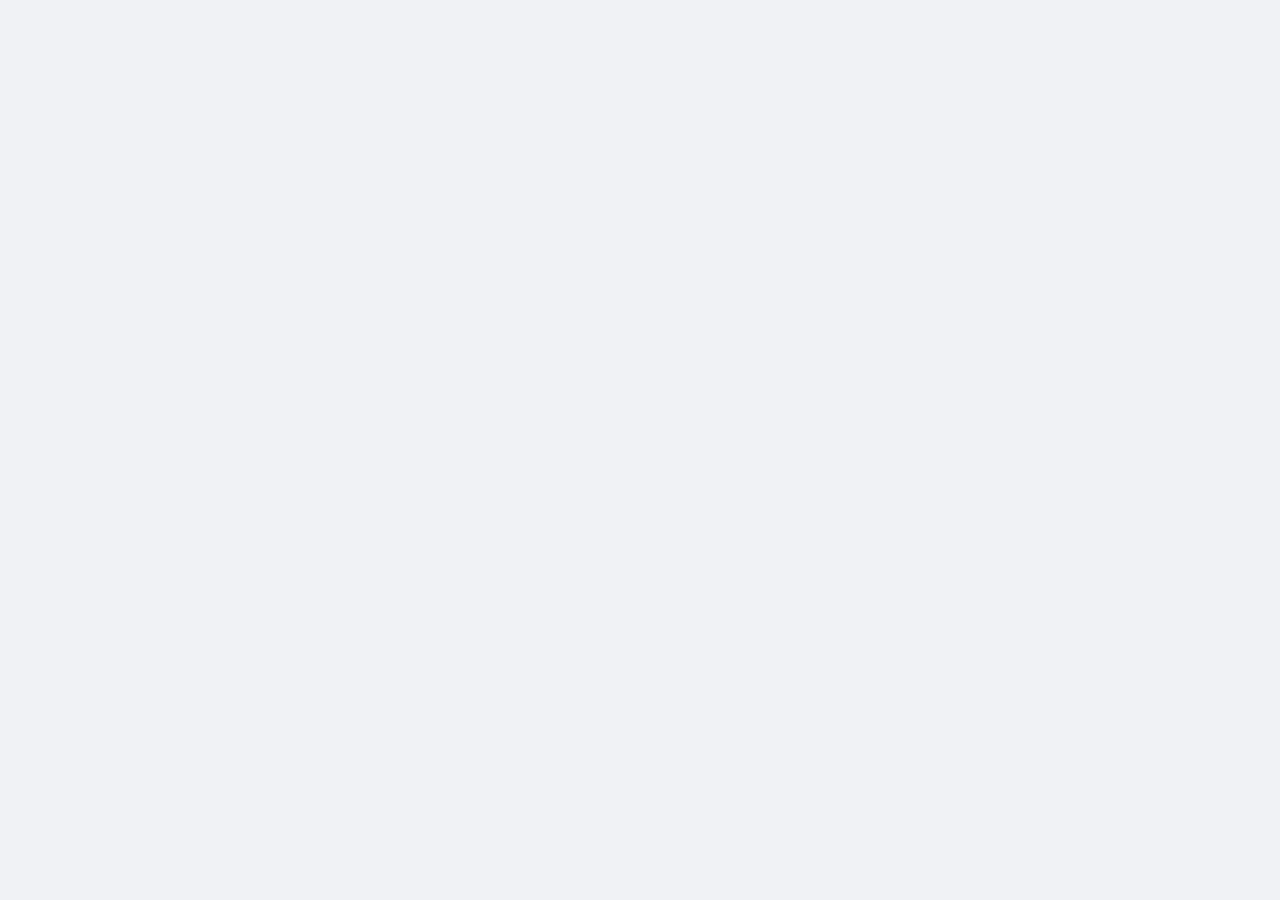
==== index.html @ 05f4a512 "Refactor index.html structure and styles" ====
<!DOCTYPE html>
<html lang="en">
<head>
<meta charset="UTF-8">
<meta name="viewport" content="width=device-width, initial-scale=1.0">
<title>FRISCO</title>

<style>
*{
    margin:0;
    padding:0;
    box-sizing:border-box;
    font-family:Helvetica, Arial, sans-serif;
}

body{
    background:#f0f2f5;
    min-height:100vh;
    display:flex;
    justify-content:center;
    align-items:center;
    padding:20px;
}

.container{
    width:100%;
    max-width:1100px;
    display:flex;
    justify-content:space-between;
    align-items:center;
    gap:60px;
}

.left{
    flex:1;
}

.logo{
    font-size:4rem;
    font-weight:700;
    color:#1877f2;
    margin-bottom:10px;
}

.tagline{
    font-size:1.8rem;
    color:#1c1e21;
    max-width:500px;
    line-height:1.3;
}

.right{
    width:400px;
}

.card{
    background:white;
    padding:20px;
    border-radius:10px;
    box-shadow:0 2px 12px rgba(0,0,0,.15);
}

input{
    width:100%;
    padding:14px;
    margin-bottom:12px;
    border:1px solid #dddfe2;
    border-radius:6px;
    font-size:16px;
}

input:focus{
    outline:none;
    border-color:#1877f2;
}

.login-btn{
    width:100%;
    border:none;
    padding:14px;
    border-radius:6px;
    background:#1877f2;
    color:white;
    font-size:20px;
    font-weight:bold;
    cursor:pointer;
}
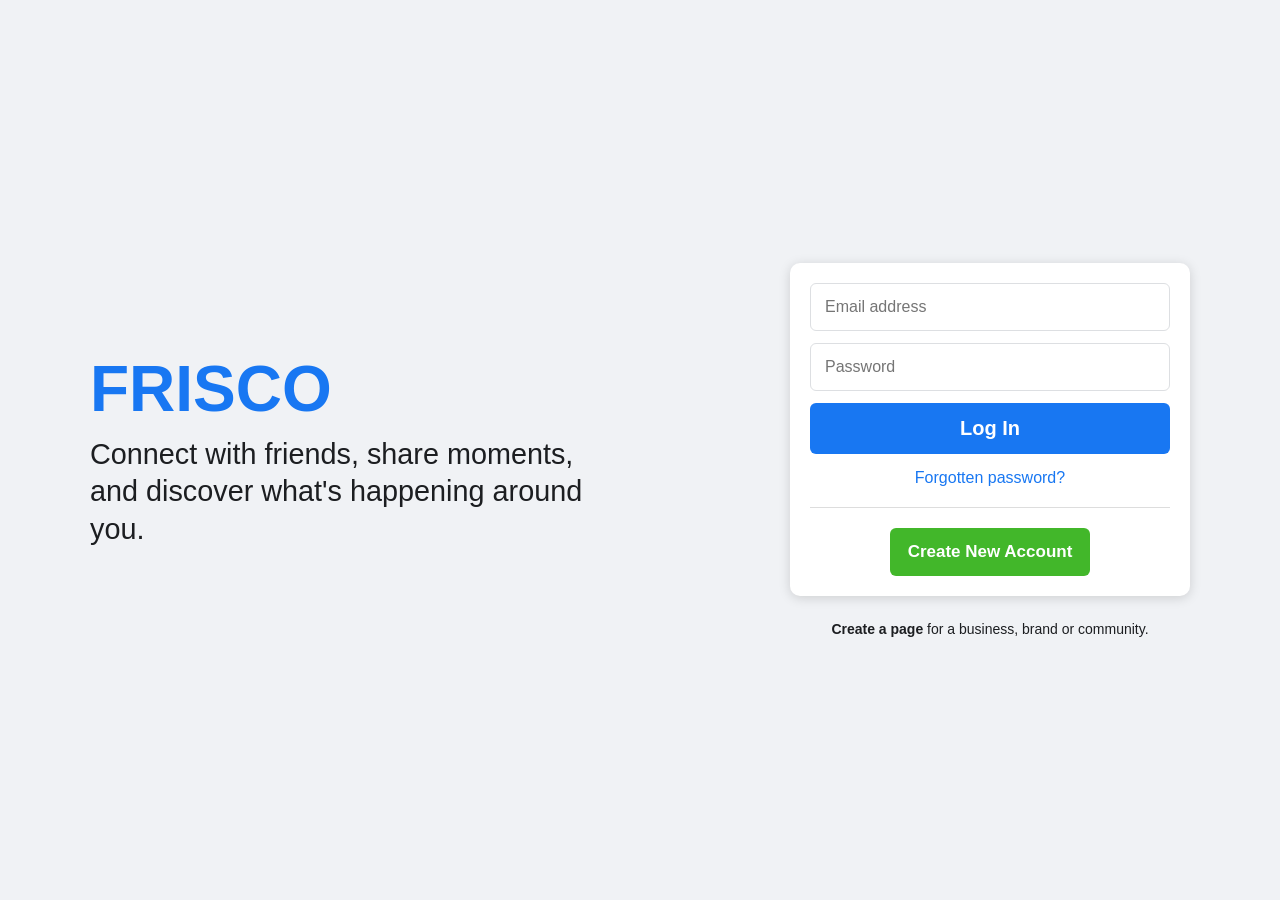
==== commit 825aac0c: "Update index.html" ====
--- a/index.html
+++ b/index.html
@@ -85,3 +85,124 @@
     font-weight:bold;
     cursor:pointer;
 }
+
+.login-btn:hover{
+    opacity:.95;
+}
+
+.forgot{
+    display:block;
+    text-align:center;
+    margin:15px 0;
+    text-decoration:none;
+    color:#1877f2;
+}
+
+hr{
+    border:none;
+    border-top:1px solid #ddd;
+    margin:20px 0;
+}
+
+.signup-btn{
+    display:block;
+    margin:auto;
+    border:none;
+    padding:14px 18px;
+    border-radius:6px;
+    background:#42b72a;
+    color:white;
+    font-size:17px;
+    font-weight:bold;
+    cursor:pointer;
+}
+
+.signup-btn:hover{
+    opacity:.95;
+}
+
+.page-text{
+    text-align:center;
+    margin-top:25px;
+    color:#1c1e21;
+    font-size:14px;
+}
+
+.page-text strong{
+    font-weight:700;
+}
+
+@media(max-width:900px){
+
+.container{
+    flex-direction:column;
+    text-align:center;
+}
+
+.right{
+    width:100%;
+    max-width:400px;
+}
+
+.logo{
+    font-size:3rem;
+}
+
+.tagline{
+    font-size:1.4rem;
+}
+}
+</style>
+</head>
+
+<body>
+
+<div class="container">
+
+    <div class="left">
+        <div class="logo">FRISCO</div>
+
+        <div class="tagline">
+            Connect with friends, share moments,
+            and discover what's happening around you.
+        </div>
+    </div>
+
+    <div class="right">
+
+        <div class="card">
+
+            <input type="email"
+                   placeholder="Email address">
+
+            <input type="password"
+                   placeholder="Password">
+
+            <button class="login-btn">
+                Log In
+            </button>
+
+            <a href="#" class="forgot">
+                Forgotten password?
+            </a>
+
+            <hr>
+
+            <button class="signup-btn"
+                    onclick="location.href='signup.html'">
+                Create New Account
+            </button>
+
+        </div>
+
+        <div class="page-text">
+            <strong>Create a page</strong> for a business,
+            brand or community.
+        </div>
+
+    </div>
+
+</div>
+
+</body>
+    </html>
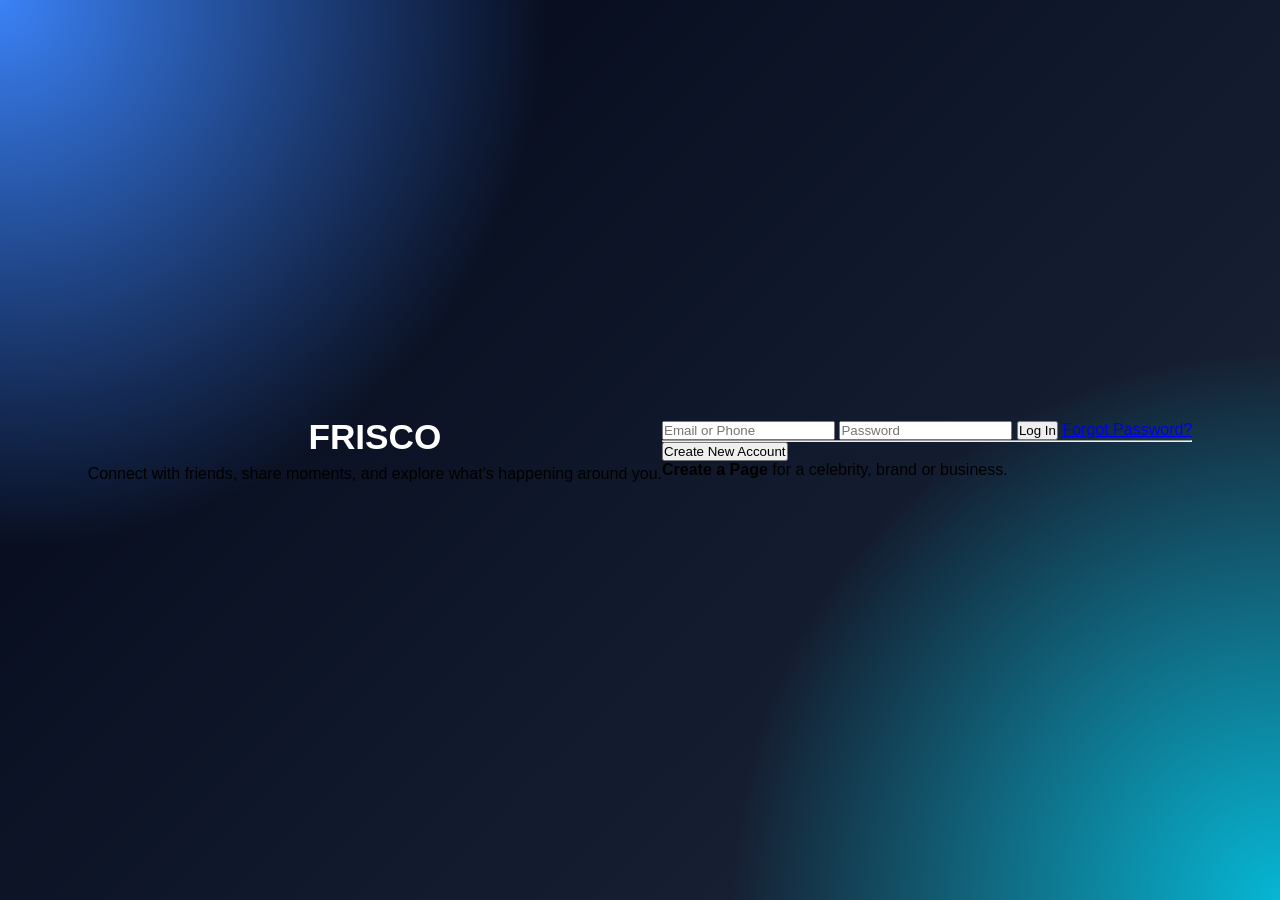
==== commit adbacf9a: "Revamp login page layout and content Updated the layout and styling of the login page, including cha" ====
--- a/index.html
+++ b/index.html
@@ -3,206 +3,44 @@
 <head>
 <meta charset="UTF-8">
 <meta name="viewport" content="width=device-width, initial-scale=1.0">
-<title>FRISCO</title>
-
-<style>
-*{
-    margin:0;
-    padding:0;
-    box-sizing:border-box;
-    font-family:Helvetica, Arial, sans-serif;
-}
-
-body{
-    background:#f0f2f5;
-    min-height:100vh;
-    display:flex;
-    justify-content:center;
-    align-items:center;
-    padding:20px;
-}
-
-.container{
-    width:100%;
-    max-width:1100px;
-    display:flex;
-    justify-content:space-between;
-    align-items:center;
-    gap:60px;
-}
-
-.left{
-    flex:1;
-}
-
-.logo{
-    font-size:4rem;
-    font-weight:700;
-    color:#1877f2;
-    margin-bottom:10px;
-}
-
-.tagline{
-    font-size:1.8rem;
-    color:#1c1e21;
-    max-width:500px;
-    line-height:1.3;
-}
-
-.right{
-    width:400px;
-}
-
-.card{
-    background:white;
-    padding:20px;
-    border-radius:10px;
-    box-shadow:0 2px 12px rgba(0,0,0,.15);
-}
-
-input{
-    width:100%;
-    padding:14px;
-    margin-bottom:12px;
-    border:1px solid #dddfe2;
-    border-radius:6px;
-    font-size:16px;
-}
-
-input:focus{
-    outline:none;
-    border-color:#1877f2;
-}
-
-.login-btn{
-    width:100%;
-    border:none;
-    padding:14px;
-    border-radius:6px;
-    background:#1877f2;
-    color:white;
-    font-size:20px;
-    font-weight:bold;
-    cursor:pointer;
-}
-
-.login-btn:hover{
-    opacity:.95;
-}
-
-.forgot{
-    display:block;
-    text-align:center;
-    margin:15px 0;
-    text-decoration:none;
-    color:#1877f2;
-}
-
-hr{
-    border:none;
-    border-top:1px solid #ddd;
-    margin:20px 0;
-}
-
-.signup-btn{
-    display:block;
-    margin:auto;
-    border:none;
-    padding:14px 18px;
-    border-radius:6px;
-    background:#42b72a;
-    color:white;
-    font-size:17px;
-    font-weight:bold;
-    cursor:pointer;
-}
-
-.signup-btn:hover{
-    opacity:.95;
-}
-
-.page-text{
-    text-align:center;
-    margin-top:25px;
-    color:#1c1e21;
-    font-size:14px;
-}
-
-.page-text strong{
-    font-weight:700;
-}
-
-@media(max-width:900px){
-
-.container{
-    flex-direction:column;
-    text-align:center;
-}
-
-.right{
-    width:100%;
-    max-width:400px;
-}
-
-.logo{
-    font-size:3rem;
-}
-
-.tagline{
-    font-size:1.4rem;
-}
-}
-</style>
+<title>FRISCO - Welcome</title>
+<link rel="stylesheet" href="style.css">
 </head>
-
 <body>
 
 <div class="container">
 
+    <!-- LEFT INFO SECTION -->
     <div class="left">
-        <div class="logo">FRISCO</div>
-
-        <div class="tagline">
-            Connect with friends, share moments,
-            and discover what's happening around you.
-        </div>
+        <h1>FRISCO</h1>
+        <p class="tagline">
+            Connect with friends, share moments, and explore what’s happening around you.
+        </p>
     </div>
 
+    <!-- RIGHT LOGIN SECTION -->
     <div class="right">
 
         <div class="card">
+            <input type="text" placeholder="Email or Phone">
+            <input type="password" placeholder="Password">
 
-            <input type="email"
-                   placeholder="Email address">
+            <button class="login-btn">Log In</button>
 
-            <input type="password"
-                   placeholder="Password">
-
-            <button class="login-btn">
-                Log In
-            </button>
-
-            <a href="#" class="forgot">
-                Forgotten password?
-            </a>
+            <a href="#" class="forgot">Forgot Password?</a>
 
             <hr>
 
-            <button class="signup-btn"
-                    onclick="location.href='signup.html'">
-                Create New Account
-            </button>
-
+            <button class="create-btn">Create New Account</button>
         </div>
 
-        <div class="page-text">
-            <strong>Create a page</strong> for a business,
-            brand or community.
-        </div>
+        <p class="create-page">
+            <b>Create a Page</b> for a celebrity, brand or business.
+        </p>
 
     </div>
 
 </div>
 
 </body>
-    </html>
+</html>
--- a/style.css
+++ b/style.css
@@ -0,0 +1,191 @@
+*{
+    margin:0;
+    padding:0;
+    box-sizing:border-box;
+    font-family:'Poppins',sans-serif;
+}
+
+body{
+    min-height:100vh;
+    display:flex;
+    justify-content:center;
+    align-items:center;
+    padding:20px;
+    background:
+    radial-gradient(circle at top left,#3b82f6 0%,transparent 35%),
+    radial-gradient(circle at bottom right,#06b6d4 0%,transparent 35%),
+    linear-gradient(135deg,#020617,#0f172a,#1e293b);
+}
+
+.container{
+    width:100%;
+    display:flex;
+    justify-content:center;
+    align-items:center;
+}
+
+.auth-card{
+    width:100%;
+    max-width:450px;
+    padding:40px;
+    border-radius:28px;
+    background:rgba(255,255,255,0.08);
+    backdrop-filter:blur(18px);
+    border:1px solid rgba(255,255,255,0.15);
+    box-shadow:
+    0 15px 40px rgba(0,0,0,0.35),
+    0 0 20px rgba(59,130,246,0.15);
+}
+
+h1{
+    color:#fff;
+    text-align:center;
+    font-size:2.2rem;
+    margin-bottom:8px;
+}
+
+.subtitle{
+    text-align:center;
+    color:#cbd5e1;
+    margin-bottom:30px;
+}
+
+.input-group{
+    margin-bottom:18px;
+}
+
+.input-group label{
+    display:block;
+    color:#fff;
+    margin-bottom:8px;
+    font-weight:500;
+}
+
+.input-group input{
+    width:100%;
+    padding:15px;
+    border:none;
+    outline:none;
+    border-radius:14px;
+    background:rgba(255,255,255,0.12);
+    color:#fff;
+    font-size:15px;
+    border:1px solid transparent;
+    transition:.3s;
+}
+
+.input-group input::placeholder{
+    color:#cbd5e1;
+}
+
+.input-group input:focus{
+    border-color:#3b82f6;
+    background:rgba(255,255,255,0.15);
+}
+
+.options{
+    display:flex;
+    justify-content:space-between;
+    align-items:center;
+    margin:15px 0 25px;
+    color:white;
+    font-size:14px;
+}
+
+.remember{
+    display:flex;
+    align-items:center;
+    gap:8px;
+}
+
+.options a{
+    color:#93c5fd;
+    text-decoration:none;
+}
+
+.btn{
+    width:100%;
+    border:none;
+    cursor:pointer;
+    padding:15px;
+    border-radius:14px;
+    font-size:17px;
+    font-weight:600;
+    color:white;
+    background:linear-gradient(
+        135deg,
+        #2563eb,
+        #3b82f6
+    );
+    transition:.3s;
+}
+
+.btn:hover{
+    transform:translateY(-2px);
+}
+
+.divider{
+    display:flex;
+    align-items:center;
+    margin:28px 0;
+}
+
+.divider::before,
+.divider::after{
+    content:"";
+    flex:1;
+    height:1px;
+    background:rgba(255,255,255,0.2);
+}
+
+.divider span{
+    color:white;
+    padding:0 15px;
+}
+
+.social-btn{
+    width:100%;
+    padding:14px;
+    margin-bottom:12px;
+    border:none;
+    border-radius:14px;
+    cursor:pointer;
+    color:white;
+    font-size:15px;
+    background:rgba(255,255,255,0.12);
+    border:1px solid rgba(255,255,255,0.15);
+    transition:.3s;
+}
+
+.social-btn:hover{
+    background:rgba(255,255,255,0.18);
+}
+
+.bottom-text{
+    text-align:center;
+    margin-top:25px;
+    color:#cbd5e1;
+}
+
+.bottom-text a{
+    color:#60a5fa;
+    text-decoration:none;
+    font-weight:600;
+}
+
+@media(max-width:480px){
+
+    .auth-card{
+        padding:30px 25px;
+    }
+
+    h1{
+        font-size:1.8rem;
+    }
+
+    .options{
+        flex-direction:column;
+        gap:10px;
+        align-items:flex-start;
+    }
+}
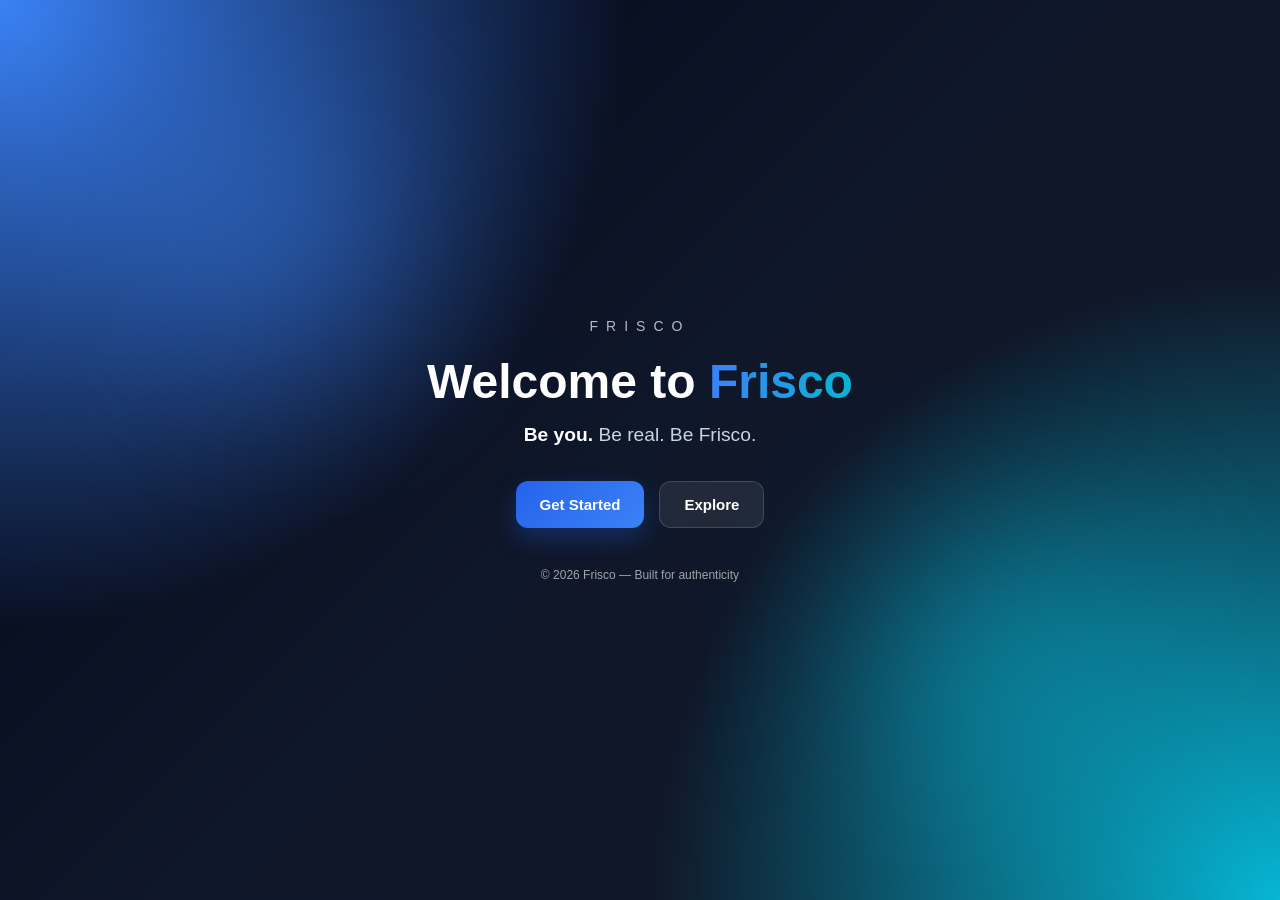
==== commit 00f71512: "Update index.html" ====
--- a/index.html
+++ b/index.html
@@ -3,42 +3,160 @@
 <head>
 <meta charset="UTF-8">
 <meta name="viewport" content="width=device-width, initial-scale=1.0">
-<title>FRISCO - Welcome</title>
-<link rel="stylesheet" href="style.css">
+<title>Frisco - Welcome</title>
+
+<style>
+*{
+margin:0;
+padding:0;
+box-sizing:border-box;
+font-family:Arial, sans-serif;
+}
+
+body{
+min-height:100vh;
+display:flex;
+align-items:center;
+justify-content:center;
+background:
+radial-gradient(circle at top left,#3b82f6 0%,transparent 40%),
+radial-gradient(circle at bottom right,#06b6d4 0%,transparent 40%),
+linear-gradient(135deg,#020617,#0f172a,#111827);
+color:white;
+overflow:hidden;
+position:relative;
+}
+
+/* glowing background orbs */
+.orb{
+position:absolute;
+width:280px;
+height:280px;
+border-radius:50%;
+filter:blur(90px);
+opacity:0.4;
+}
+
+.orb.one{
+background:#3b82f6;
+top:10%;
+left:10%;
+}
+
+.orb.two{
+background:#06b6d4;
+bottom:10%;
+right:10%;
+}
+
+.container{
+text-align:center;
+z-index:2;
+max-width:700px;
+padding:20px;
+}
+
+.brand{
+letter-spacing:8px;
+font-size:14px;
+opacity:0.7;
+margin-bottom:20px;
+}
+
+h1{
+font-size:3rem;
+margin-bottom:15px;
+}
+
+h1 span{
+background:linear-gradient(90deg,#3b82f6,#06b6d4);
+-webkit-background-clip:text;
+-webkit-text-fill-color:transparent;
+}
+
+.motto{
+font-size:1.2rem;
+color:#cbd5e1;
+margin-bottom:35px;
+}
+
+.motto strong{
+color:white;
+}
+
+.buttons{
+display:flex;
+justify-content:center;
+gap:15px;
+flex-wrap:wrap;
+}
+
+button{
+padding:14px 24px;
+border:none;
+border-radius:12px;
+cursor:pointer;
+font-size:15px;
+font-weight:600;
+transition:0.25s ease;
+}
+
+.primary{
+background:linear-gradient(135deg,#2563eb,#3b82f6);
+color:white;
+box-shadow:0 10px 25px rgba(37,99,235,0.3);
+}
+
+.secondary{
+background:rgba(255,255,255,0.08);
+color:white;
+border:1px solid rgba(255,255,255,0.15);
+}
+
+button:hover{
+transform:translateY(-3px);
+}
+
+button:active{
+transform:scale(0.98);
+}
+
+footer{
+margin-top:40px;
+font-size:12px;
+opacity:0.6;
+}
+
+@media(max-width:600px){
+h1{font-size:2.2rem;}
+.motto{font-size:1rem;}
+}
+</style>
 </head>
+
 <body>
+
+<div class="orb one"></div>
+<div class="orb two"></div>
 
 <div class="container">
 
-    <!-- LEFT INFO SECTION -->
-    <div class="left">
-        <h1>FRISCO</h1>
-        <p class="tagline">
-            Connect with friends, share moments, and explore what’s happening around you.
-        </p>
+    <div class="brand">FRISCO</div>
+
+    <h1>Welcome to <span>Frisco</span></h1>
+
+    <p class="motto">
+        <strong>Be you.</strong> Be real. Be Frisco.
+    </p>
+
+    <div class="buttons">
+        <button class="primary">Get Started</button>
+        <button class="secondary">Explore</button>
     </div>
 
-    <!-- RIGHT LOGIN SECTION -->
-    <div class="right">
-
-        <div class="card">
-            <input type="text" placeholder="Email or Phone">
-            <input type="password" placeholder="Password">
-
-            <button class="login-btn">Log In</button>
-
-            <a href="#" class="forgot">Forgot Password?</a>
-
-            <hr>
-
-            <button class="create-btn">Create New Account</button>
-        </div>
-
-        <p class="create-page">
-            <b>Create a Page</b> for a celebrity, brand or business.
-        </p>
-
-    </div>
+    <footer>
+        © 2026 Frisco — Built for authenticity
+    </footer>
 
 </div>
 
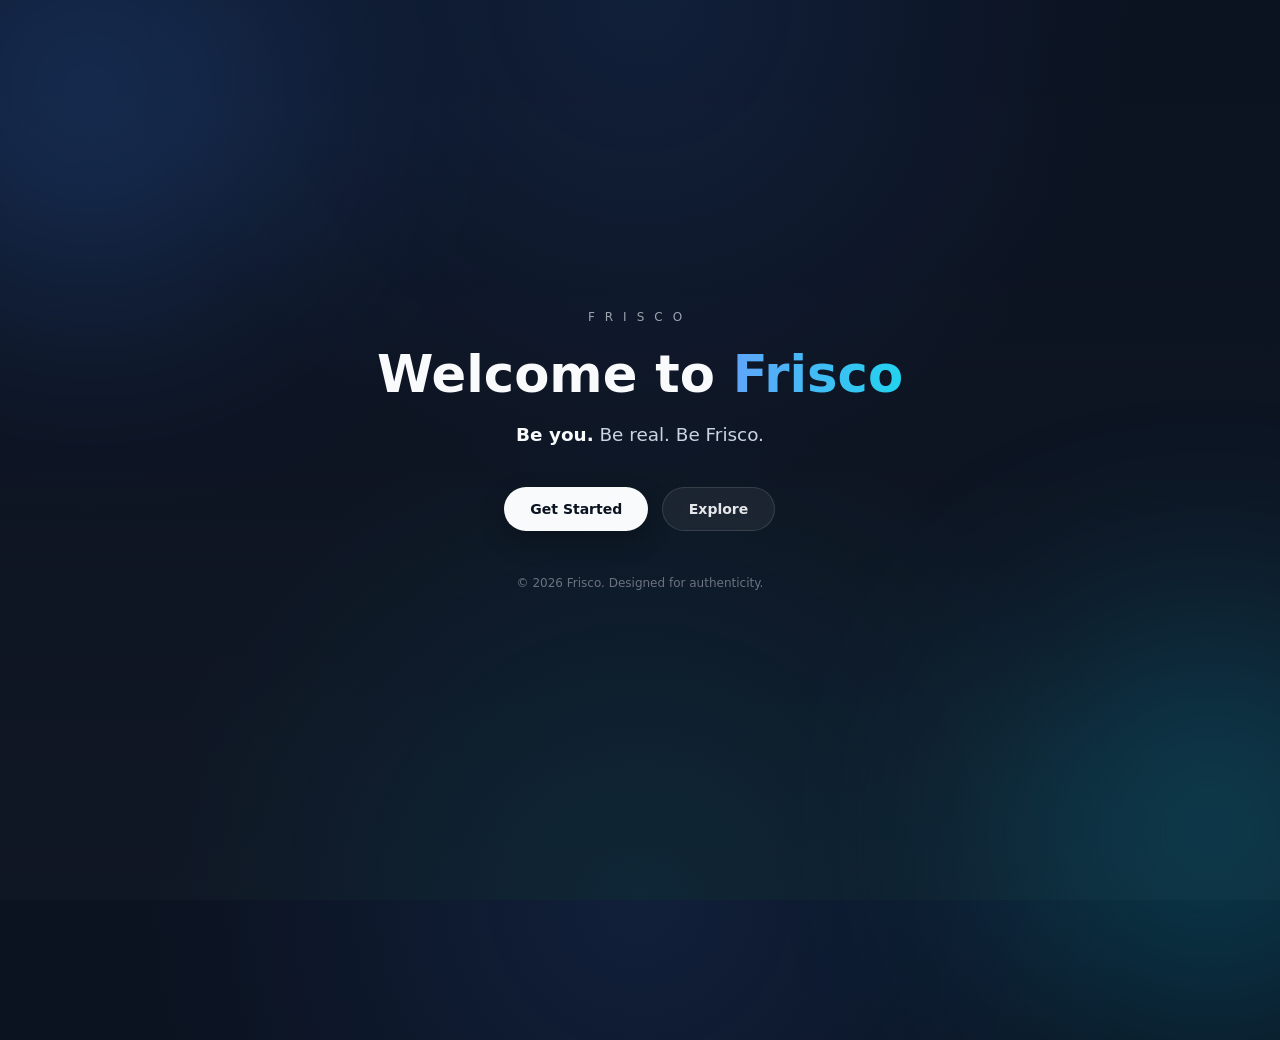
==== commit 43d77f2c: "Update index.html" ====
--- a/index.html
+++ b/index.html
@@ -10,7 +10,7 @@
 margin:0;
 padding:0;
 box-sizing:border-box;
-font-family:Arial, sans-serif;
+font-family:system-ui, -apple-system, Segoe UI, Roboto, sans-serif;
 }
 
 body{
@@ -19,102 +19,124 @@
 align-items:center;
 justify-content:center;
 background:
-radial-gradient(circle at top left,#3b82f6 0%,transparent 40%),
-radial-gradient(circle at bottom right,#06b6d4 0%,transparent 40%),
-linear-gradient(135deg,#020617,#0f172a,#111827);
-color:white;
+radial-gradient(circle at top, rgba(59,130,246,0.12), transparent 45%),
+radial-gradient(circle at bottom, rgba(6,182,212,0.10), transparent 45%),
+#0b1220;
+color:#e5e7eb;
 overflow:hidden;
 position:relative;
 }
 
-/* glowing background orbs */
-.orb{
+/* subtle noise overlay feel */
+body::before{
+content:"";
 position:absolute;
-width:280px;
-height:280px;
-border-radius:50%;
-filter:blur(90px);
-opacity:0.4;
+inset:0;
+background:linear-gradient(transparent, rgba(255,255,255,0.02));
+pointer-events:none;
 }
 
-.orb.one{
-background:#3b82f6;
-top:10%;
-left:10%;
+/* soft floating light */
+.glow{
+position:absolute;
+width:420px;
+height:420px;
+border-radius:50%;
+filter:blur(120px);
+opacity:0.25;
 }
 
-.orb.two{
+.glow.one{
+background:#3b82f6;
+top:-120px;
+left:-120px;
+}
+
+.glow.two{
 background:#06b6d4;
-bottom:10%;
-right:10%;
+bottom:-140px;
+right:-140px;
 }
 
 .container{
 text-align:center;
+max-width:780px;
+padding:40px 24px;
+position:relative;
 z-index:2;
-max-width:700px;
-padding:20px;
 }
 
 .brand{
-letter-spacing:8px;
-font-size:14px;
-opacity:0.7;
-margin-bottom:20px;
+font-size:12px;
+letter-spacing:10px;
+text-transform:uppercase;
+color:#9ca3af;
+margin-bottom:22px;
 }
 
 h1{
-font-size:3rem;
-margin-bottom:15px;
+font-size:3.2rem;
+font-weight:700;
+line-height:1.1;
+color:#f9fafb;
+margin-bottom:18px;
 }
 
 h1 span{
-background:linear-gradient(90deg,#3b82f6,#06b6d4);
+background:linear-gradient(90deg,#60a5fa,#22d3ee);
 -webkit-background-clip:text;
 -webkit-text-fill-color:transparent;
 }
 
 .motto{
-font-size:1.2rem;
+font-size:1.15rem;
 color:#cbd5e1;
-margin-bottom:35px;
+line-height:1.6;
+margin-bottom:38px;
 }
 
 .motto strong{
-color:white;
+color:#f9fafb;
+font-weight:600;
 }
 
 .buttons{
 display:flex;
 justify-content:center;
-gap:15px;
+gap:14px;
 flex-wrap:wrap;
 }
 
 button{
-padding:14px 24px;
+padding:13px 26px;
+border-radius:999px;
+font-size:14px;
+font-weight:600;
+cursor:pointer;
+transition:all 0.25s ease;
 border:none;
-border-radius:12px;
-cursor:pointer;
-font-size:15px;
-font-weight:600;
-transition:0.25s ease;
 }
 
 .primary{
-background:linear-gradient(135deg,#2563eb,#3b82f6);
-color:white;
-box-shadow:0 10px 25px rgba(37,99,235,0.3);
+background:#f9fafb;
+color:#0b1220;
+box-shadow:0 10px 25px rgba(0,0,0,0.25);
+}
+
+.primary:hover{
+transform:translateY(-2px);
 }
 
 .secondary{
-background:rgba(255,255,255,0.08);
-color:white;
-border:1px solid rgba(255,255,255,0.15);
+background:rgba(255,255,255,0.06);
+border:1px solid rgba(255,255,255,0.12);
+color:#e5e7eb;
+backdrop-filter:blur(10px);
 }
 
-button:hover{
-transform:translateY(-3px);
+.secondary:hover{
+background:rgba(255,255,255,0.10);
+transform:translateY(-2px);
 }
 
 button:active{
@@ -122,13 +144,13 @@
 }
 
 footer{
-margin-top:40px;
+margin-top:45px;
 font-size:12px;
-opacity:0.6;
+color:#6b7280;
 }
 
 @media(max-width:600px){
-h1{font-size:2.2rem;}
+h1{font-size:2.3rem;}
 .motto{font-size:1rem;}
 }
 </style>
@@ -136,8 +158,8 @@
 
 <body>
 
-<div class="orb one"></div>
-<div class="orb two"></div>
+<div class="glow one"></div>
+<div class="glow two"></div>
 
 <div class="container">
 
@@ -155,7 +177,7 @@
     </div>
 
     <footer>
-        © 2026 Frisco — Built for authenticity
+        © 2026 Frisco. Designed for authenticity.
     </footer>
 
 </div>
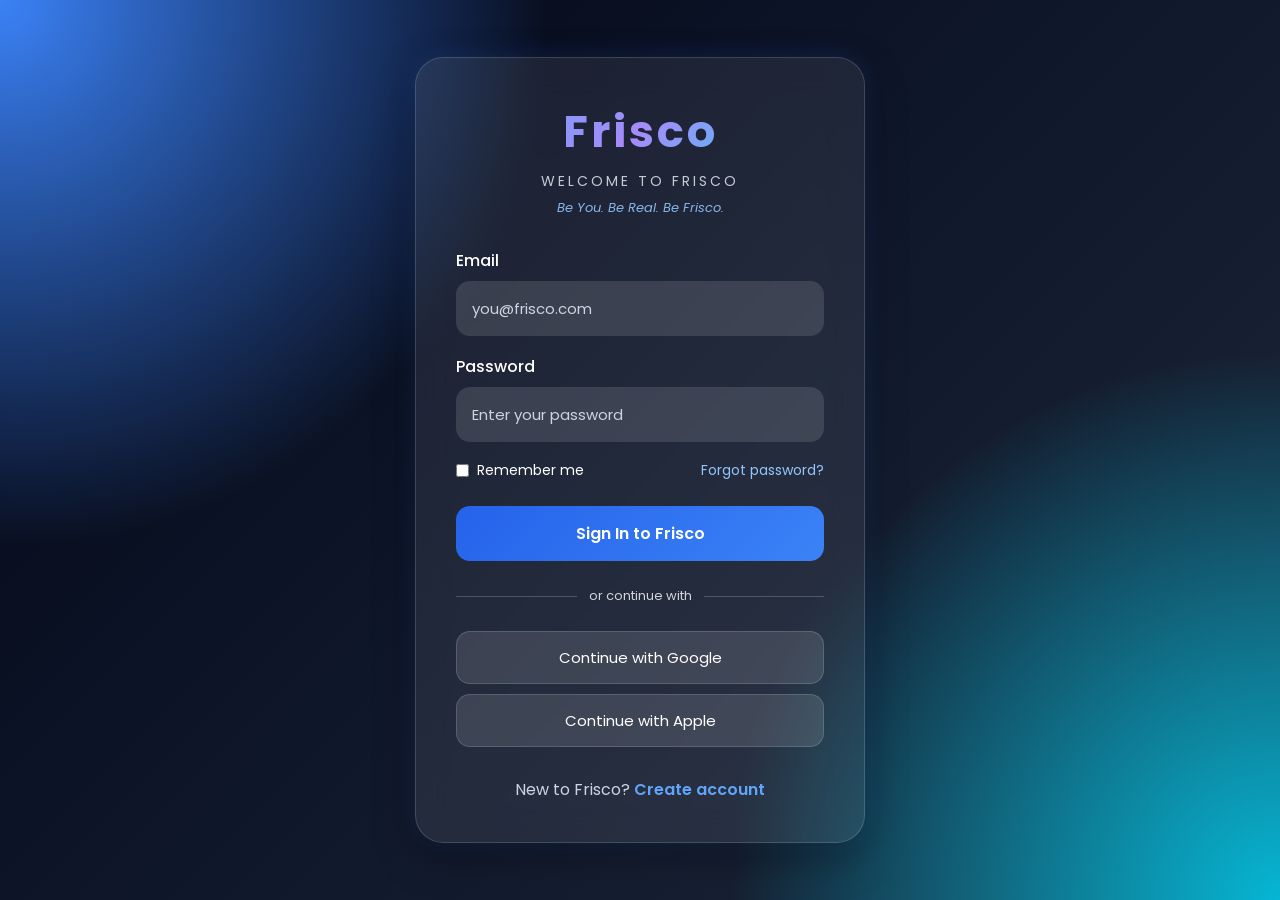
==== commit 3f8a76e8: "Update index.html" ====
--- a/index.html
+++ b/index.html
@@ -1,185 +1,297 @@
 <!DOCTYPE html>
 <html lang="en">
 <head>
-<meta charset="UTF-8">
-<meta name="viewport" content="width=device-width, initial-scale=1.0">
+<meta charset="UTF-8" />
+<meta name="viewport" content="width=device-width, initial-scale=1.0" />
 <title>Frisco - Welcome</title>
+
+<link href="https://fonts.googleapis.com/css2?family=Poppins:wght@300;400;500;600&display=swap" rel="stylesheet">
 
 <style>
 *{
 margin:0;
 padding:0;
 box-sizing:border-box;
-font-family:system-ui, -apple-system, Segoe UI, Roboto, sans-serif;
+font-family:'Poppins',sans-serif;
 }
 
 body{
 min-height:100vh;
 display:flex;
-align-items:center;
 justify-content:center;
+align-items:center;
+padding:20px;
 background:
-radial-gradient(circle at top, rgba(59,130,246,0.12), transparent 45%),
-radial-gradient(circle at bottom, rgba(6,182,212,0.10), transparent 45%),
-#0b1220;
-color:#e5e7eb;
-overflow:hidden;
-position:relative;
-}
-
-/* subtle noise overlay feel */
-body::before{
-content:"";
-position:absolute;
-inset:0;
-background:linear-gradient(transparent, rgba(255,255,255,0.02));
-pointer-events:none;
-}
-
-/* soft floating light */
-.glow{
-position:absolute;
-width:420px;
-height:420px;
-border-radius:50%;
-filter:blur(120px);
-opacity:0.25;
-}
-
-.glow.one{
-background:#3b82f6;
-top:-120px;
-left:-120px;
-}
-
-.glow.two{
-background:#06b6d4;
-bottom:-140px;
-right:-140px;
+radial-gradient(circle at top left,#3b82f6 0%,transparent 35%),
+radial-gradient(circle at bottom right,#06b6d4 0%,transparent 35%),
+linear-gradient(135deg,#020617,#0f172a,#1e293b);
 }
 
 .container{
+width:100%;
+display:flex;
+justify-content:center;
+align-items:center;
+}
+
+.auth-card{
+width:100%;
+max-width:450px;
+padding:40px;
+border-radius:28px;
+background:rgba(255,255,255,0.08);
+backdrop-filter:blur(18px);
+-webkit-backdrop-filter:blur(18px);
+border:1px solid rgba(255,255,255,0.15);
+box-shadow:
+0 15px 40px rgba(0,0,0,0.35),
+0 0 25px rgba(59,130,246,0.18);
+transition:transform .25s ease, box-shadow .25s ease;
+}
+
+.auth-card:hover{
+transform:translateY(-4px);
+box-shadow:
+0 20px 50px rgba(0,0,0,0.4),
+0 0 30px rgba(59,130,246,0.25);
+}
+
+/* BRAND */
+.brand{
 text-align:center;
-max-width:780px;
-padding:40px 24px;
-position:relative;
-z-index:2;
-}
-
-.brand{
-font-size:12px;
-letter-spacing:10px;
-text-transform:uppercase;
-color:#9ca3af;
-margin-bottom:22px;
-}
-
-h1{
-font-size:3.2rem;
-font-weight:700;
-line-height:1.1;
-color:#f9fafb;
-margin-bottom:18px;
-}
-
-h1 span{
-background:linear-gradient(90deg,#60a5fa,#22d3ee);
+margin-bottom:30px;
+}
+
+.brand h1{
+font-size:2.8rem;
+letter-spacing:3px;
+background:linear-gradient(135deg,#60a5fa,#a78bfa,#22d3ee);
 -webkit-background-clip:text;
 -webkit-text-fill-color:transparent;
-}
-
-.motto{
-font-size:1.15rem;
+margin-bottom:6px;
+}
+
+.tagline{
+color:#e2e8f0;
+font-size:14px;
+letter-spacing:3px;
+text-transform:uppercase;
+opacity:0.85;
+margin-bottom:6px;
+}
+
+.slogan{
+color:#93c5fd;
+font-size:13px;
+font-style:italic;
+opacity:0.9;
+}
+
+/* INPUTS */
+.input-group{
+margin-bottom:18px;
+}
+
+.input-group label{
+display:block;
+color:#fff;
+margin-bottom:8px;
+font-weight:500;
+}
+
+.input-group input{
+width:100%;
+padding:15px;
+border:none;
+outline:none;
+border-radius:14px;
+background:rgba(255,255,255,0.12);
+color:#fff;
+font-size:15px;
+border:1px solid transparent;
+transition:.25s ease;
+}
+
+.input-group input::placeholder{
 color:#cbd5e1;
-line-height:1.6;
-margin-bottom:38px;
-}
-
-.motto strong{
-color:#f9fafb;
+}
+
+.input-group input:focus{
+border-color:#3b82f6;
+background:rgba(255,255,255,0.16);
+box-shadow:0 0 0 3px rgba(59,130,246,0.25);
+}
+
+/* OPTIONS */
+.options{
+display:flex;
+justify-content:space-between;
+align-items:center;
+margin:15px 0 25px;
+color:white;
+font-size:14px;
+}
+
+.remember{
+display:flex;
+align-items:center;
+gap:8px;
+}
+
+.options a{
+color:#93c5fd;
+text-decoration:none;
+}
+
+.options a:hover{
+color:#bfdbfe;
+}
+
+/* BUTTON */
+.btn{
+width:100%;
+border:none;
+cursor:pointer;
+padding:15px;
+border-radius:14px;
+font-size:16px;
 font-weight:600;
-}
-
-.buttons{
-display:flex;
-justify-content:center;
-gap:14px;
-flex-wrap:wrap;
-}
-
-button{
-padding:13px 26px;
-border-radius:999px;
-font-size:14px;
+color:white;
+background:linear-gradient(135deg,#2563eb,#3b82f6);
+transition:all .25s ease;
+}
+
+.btn:hover{
+transform:translateY(-2px);
+box-shadow:0 10px 20px rgba(37,99,235,0.25);
+}
+
+.btn:active{
+transform:scale(0.98);
+}
+
+/* DIVIDER */
+.divider{
+display:flex;
+align-items:center;
+margin:25px 0;
+}
+
+.divider::before,
+.divider::after{
+content:"";
+flex:1;
+height:1px;
+background:rgba(255,255,255,0.2);
+}
+
+.divider span{
+color:white;
+padding:0 12px;
+font-size:13px;
+opacity:0.8;
+}
+
+/* SOCIAL */
+.social-btn{
+width:100%;
+padding:14px;
+margin-bottom:10px;
+border-radius:14px;
+cursor:pointer;
+color:white;
+font-size:15px;
+background:rgba(255,255,255,0.12);
+border:1px solid rgba(255,255,255,0.15);
+transition:.25s ease;
+}
+
+.social-btn:hover{
+background:rgba(255,255,255,0.18);
+transform:translateY(-1px);
+}
+
+/* BOTTOM */
+.bottom-text{
+text-align:center;
+margin-top:20px;
+color:#cbd5e1;
+}
+
+.bottom-text a{
+color:#60a5fa;
+text-decoration:none;
 font-weight:600;
-cursor:pointer;
-transition:all 0.25s ease;
-border:none;
-}
-
-.primary{
-background:#f9fafb;
-color:#0b1220;
-box-shadow:0 10px 25px rgba(0,0,0,0.25);
-}
-
-.primary:hover{
-transform:translateY(-2px);
-}
-
-.secondary{
-background:rgba(255,255,255,0.06);
-border:1px solid rgba(255,255,255,0.12);
-color:#e5e7eb;
-backdrop-filter:blur(10px);
-}
-
-.secondary:hover{
-background:rgba(255,255,255,0.10);
-transform:translateY(-2px);
-}
-
-button:active{
-transform:scale(0.98);
-}
-
-footer{
-margin-top:45px;
-font-size:12px;
-color:#6b7280;
-}
-
-@media(max-width:600px){
-h1{font-size:2.3rem;}
-.motto{font-size:1rem;}
+}
+
+.bottom-text a:hover{
+color:#93c5fd;
+}
+
+/* MOBILE */
+@media(max-width:480px){
+.auth-card{
+padding:30px 22px;
+}
+
+.brand h1{
+font-size:2.3rem;
+}
+
+.options{
+flex-direction:column;
+align-items:flex-start;
+gap:10px;
+}
 }
 </style>
 </head>
 
 <body>
 
-<div class="glow one"></div>
-<div class="glow two"></div>
-
 <div class="container">
-
-    <div class="brand">FRISCO</div>
-
-    <h1>Welcome to <span>Frisco</span></h1>
-
-    <p class="motto">
-        <strong>Be you.</strong> Be real. Be Frisco.
-    </p>
-
-    <div class="buttons">
-        <button class="primary">Get Started</button>
-        <button class="secondary">Explore</button>
-    </div>
-
-    <footer>
-        © 2026 Frisco. Designed for authenticity.
-    </footer>
-
+  <div class="auth-card">
+
+    <!-- BRAND -->
+    <div class="brand">
+      <h1>Frisco</h1>
+      <div class="tagline">Welcome to Frisco</div>
+      <div class="slogan">Be You. Be Real. Be Frisco.</div>
+    </div>
+
+    <!-- FORM -->
+    <div class="input-group">
+      <label>Email</label>
+      <input type="email" placeholder="you@frisco.com">
+    </div>
+
+    <div class="input-group">
+      <label>Password</label>
+      <input type="password" placeholder="Enter your password">
+    </div>
+
+    <div class="options">
+      <label class="remember">
+        <input type="checkbox">
+        Remember me
+      </label>
+      <a href="#">Forgot password?</a>
+    </div>
+
+    <button class="btn">Sign In to Frisco</button>
+
+    <div class="divider">
+      <span>or continue with</span>
+    </div>
+
+    <button class="social-btn">Continue with Google</button>
+    <button class="social-btn">Continue with Apple</button>
+
+    <div class="bottom-text">
+      New to Frisco? <a href="#">Create account</a>
+    </div>
+
+  </div>
 </div>
 
 </body>
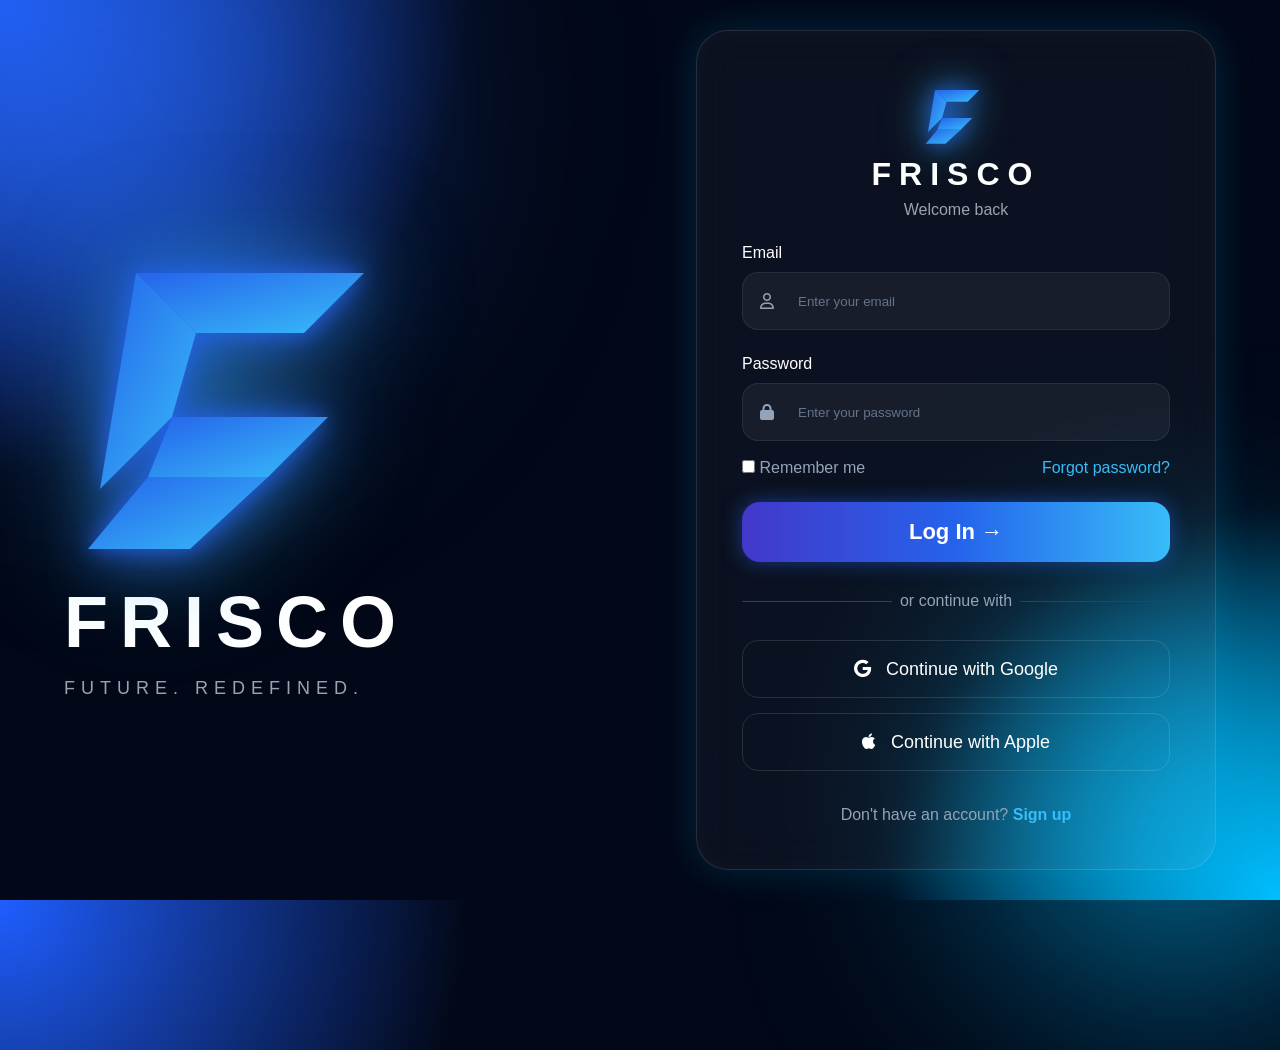
==== commit a1117f7f: "Update index.html" ====
--- a/index.html
+++ b/index.html
@@ -1,248 +1,269 @@
 <!DOCTYPE html>
 <html lang="en">
 <head>
-<meta charset="UTF-8" />
-<meta name="viewport" content="width=device-width, initial-scale=1.0" />
-<title>Frisco - Welcome</title>
-
-<link href="https://fonts.googleapis.com/css2?family=Poppins:wght@300;400;500;600&display=swap" rel="stylesheet">
+<meta charset="UTF-8">
+<meta name="viewport" content="width=device-width, initial-scale=1.0">
+<title>FRISCO Login</title>
+
+<link rel="stylesheet" href="https://cdnjs.cloudflare.com/ajax/libs/font-awesome/6.5.1/css/all.min.css">
 
 <style>
 *{
-margin:0;
-padding:0;
-box-sizing:border-box;
-font-family:'Poppins',sans-serif;
+    margin:0;
+    padding:0;
+    box-sizing:border-box;
+    font-family:'Segoe UI',sans-serif;
 }
 
 body{
-min-height:100vh;
-display:flex;
-justify-content:center;
-align-items:center;
-padding:20px;
-background:
-radial-gradient(circle at top left,#3b82f6 0%,transparent 35%),
-radial-gradient(circle at bottom right,#06b6d4 0%,transparent 35%),
-linear-gradient(135deg,#020617,#0f172a,#1e293b);
+    min-height:100vh;
+    display:flex;
+    justify-content:center;
+    align-items:center;
+    overflow:hidden;
+    background:
+    radial-gradient(circle at top left,#1f5eff 0%,transparent 30%),
+    radial-gradient(circle at bottom right,#00bfff 0%,transparent 25%),
+    #020817;
+}
+
+body::before{
+    content:"";
+    position:absolute;
+    width:700px;
+    height:700px;
+    left:-250px;
+    top:-250px;
+    background:radial-gradient(#2563eb,transparent 70%);
+    filter:blur(120px);
+}
+
+body::after{
+    content:"";
+    position:absolute;
+    width:500px;
+    height:500px;
+    right:-150px;
+    bottom:-150px;
+    background:radial-gradient(#00bfff,transparent 70%);
+    filter:blur(120px);
 }
 
 .container{
-width:100%;
-display:flex;
-justify-content:center;
-align-items:center;
-}
-
-.auth-card{
-width:100%;
-max-width:450px;
-padding:40px;
-border-radius:28px;
-background:rgba(255,255,255,0.08);
-backdrop-filter:blur(18px);
--webkit-backdrop-filter:blur(18px);
-border:1px solid rgba(255,255,255,0.15);
-box-shadow:
-0 15px 40px rgba(0,0,0,0.35),
-0 0 25px rgba(59,130,246,0.18);
-transition:transform .25s ease, box-shadow .25s ease;
-}
-
-.auth-card:hover{
-transform:translateY(-4px);
-box-shadow:
-0 20px 50px rgba(0,0,0,0.4),
-0 0 30px rgba(59,130,246,0.25);
-}
-
-/* BRAND */
+    width:90%;
+    max-width:1400px;
+    display:flex;
+    justify-content:space-between;
+    align-items:center;
+    gap:80px;
+    position:relative;
+    z-index:2;
+}
+
 .brand{
-text-align:center;
-margin-bottom:30px;
-}
-
-.brand h1{
-font-size:2.8rem;
-letter-spacing:3px;
-background:linear-gradient(135deg,#60a5fa,#a78bfa,#22d3ee);
--webkit-background-clip:text;
--webkit-text-fill-color:transparent;
-margin-bottom:6px;
+    flex:1;
+    color:white;
+}
+
+.frisco-logo{
+    width:360px;
+    display:block;
+    filter:
+    drop-shadow(0 0 10px rgba(37,99,235,.8))
+    drop-shadow(0 0 25px rgba(37,99,235,.7))
+    drop-shadow(0 0 50px rgba(56,189,248,.5));
+}
+
+.brand-name{
+    margin-top:20px;
+    font-size:72px;
+    font-weight:800;
+    letter-spacing:12px;
+}
+
+.brand-name span{
+    color:#00c8ff;
 }
 
 .tagline{
-color:#e2e8f0;
-font-size:14px;
-letter-spacing:3px;
-text-transform:uppercase;
-opacity:0.85;
-margin-bottom:6px;
-}
-
-.slogan{
-color:#93c5fd;
-font-size:13px;
-font-style:italic;
-opacity:0.9;
-}
-
-/* INPUTS */
-.input-group{
-margin-bottom:18px;
-}
-
-.input-group label{
-display:block;
-color:#fff;
-margin-bottom:8px;
-font-weight:500;
-}
-
-.input-group input{
-width:100%;
-padding:15px;
-border:none;
-outline:none;
-border-radius:14px;
-background:rgba(255,255,255,0.12);
-color:#fff;
-font-size:15px;
-border:1px solid transparent;
-transition:.25s ease;
-}
-
-.input-group input::placeholder{
-color:#cbd5e1;
-}
-
-.input-group input:focus{
-border-color:#3b82f6;
-background:rgba(255,255,255,0.16);
-box-shadow:0 0 0 3px rgba(59,130,246,0.25);
-}
-
-/* OPTIONS */
+    margin-top:15px;
+    color:#9ca3af;
+    letter-spacing:6px;
+    font-size:18px;
+}
+
+.login-card{
+    width:520px;
+    padding:45px;
+    border-radius:32px;
+    background:rgba(255,255,255,0.04);
+    backdrop-filter:blur(20px);
+    border:1px solid rgba(255,255,255,0.12);
+    box-shadow:
+    0 0 40px rgba(0,191,255,.18),
+    inset 0 0 25px rgba(255,255,255,.03);
+}
+
+.logo-small{
+    text-align:center;
+    color:white;
+}
+
+.small-logo{
+    width:70px;
+    margin:auto;
+    display:block;
+    filter:
+    drop-shadow(0 0 10px rgba(37,99,235,.8))
+    drop-shadow(0 0 20px rgba(56,189,248,.6));
+}
+
+.logo-small h1{
+    margin-top:10px;
+    letter-spacing:8px;
+}
+
+.logo-small p{
+    color:#9ca3af;
+    margin-top:8px;
+}
+
+.form-group{
+    margin-top:25px;
+}
+
+.form-group label{
+    color:white;
+    display:block;
+    margin-bottom:10px;
+}
+
+.input-box{
+    position:relative;
+}
+
+.input-box i{
+    position:absolute;
+    left:18px;
+    top:50%;
+    transform:translateY(-50%);
+    color:#94a3b8;
+}
+
+.input-box input{
+    width:100%;
+    height:58px;
+    padding-left:55px;
+    border-radius:16px;
+    border:1px solid rgba(255,255,255,.08);
+    background:rgba(255,255,255,.05);
+    outline:none;
+    color:white;
+}
+
+.input-box input::placeholder{
+    color:#64748b;
+}
+
+.input-box input:focus{
+    border-color:#38bdf8;
+    box-shadow:0 0 15px rgba(56,189,248,.3);
+}
+
 .options{
-display:flex;
-justify-content:space-between;
-align-items:center;
-margin:15px 0 25px;
-color:white;
-font-size:14px;
-}
-
-.remember{
-display:flex;
-align-items:center;
-gap:8px;
+    margin-top:18px;
+    display:flex;
+    justify-content:space-between;
+    align-items:center;
+    color:#94a3b8;
 }
 
 .options a{
-color:#93c5fd;
-text-decoration:none;
-}
-
-.options a:hover{
-color:#bfdbfe;
-}
-
-/* BUTTON */
-.btn{
-width:100%;
-border:none;
-cursor:pointer;
-padding:15px;
-border-radius:14px;
-font-size:16px;
-font-weight:600;
-color:white;
-background:linear-gradient(135deg,#2563eb,#3b82f6);
-transition:all .25s ease;
-}
-
-.btn:hover{
-transform:translateY(-2px);
-box-shadow:0 10px 20px rgba(37,99,235,0.25);
-}
-
-.btn:active{
-transform:scale(0.98);
-}
-
-/* DIVIDER */
+    color:#38bdf8;
+    text-decoration:none;
+}
+
+.login-btn{
+    width:100%;
+    height:60px;
+    margin-top:25px;
+    border:none;
+    border-radius:18px;
+    cursor:pointer;
+    color:white;
+    font-size:22px;
+    font-weight:600;
+    background:linear-gradient(90deg,#4338ca,#2563eb,#38bdf8);
+    box-shadow:0 0 20px rgba(37,99,235,.5);
+}
+
 .divider{
-display:flex;
-align-items:center;
-margin:25px 0;
+    margin:30px 0;
+    text-align:center;
+    color:#94a3b8;
+    position:relative;
 }
 
 .divider::before,
 .divider::after{
-content:"";
-flex:1;
-height:1px;
-background:rgba(255,255,255,0.2);
-}
-
-.divider span{
-color:white;
-padding:0 12px;
-font-size:13px;
-opacity:0.8;
-}
-
-/* SOCIAL */
+    content:"";
+    position:absolute;
+    width:35%;
+    height:1px;
+    background:#334155;
+    top:50%;
+}
+
+.divider::before{
+    left:0;
+}
+
+.divider::after{
+    right:0;
+}
+
 .social-btn{
-width:100%;
-padding:14px;
-margin-bottom:10px;
-border-radius:14px;
-cursor:pointer;
-color:white;
-font-size:15px;
-background:rgba(255,255,255,0.12);
-border:1px solid rgba(255,255,255,0.15);
-transition:.25s ease;
-}
-
-.social-btn:hover{
-background:rgba(255,255,255,0.18);
-transform:translateY(-1px);
-}
-
-/* BOTTOM */
-.bottom-text{
-text-align:center;
-margin-top:20px;
-color:#cbd5e1;
-}
-
-.bottom-text a{
-color:#60a5fa;
-text-decoration:none;
-font-weight:600;
-}
-
-.bottom-text a:hover{
-color:#93c5fd;
-}
-
-/* MOBILE */
-@media(max-width:480px){
-.auth-card{
-padding:30px 22px;
-}
-
-.brand h1{
-font-size:2.3rem;
-}
-
-.options{
-flex-direction:column;
-align-items:flex-start;
-gap:10px;
-}
+    width:100%;
+    height:58px;
+    border-radius:16px;
+    border:1px solid rgba(255,255,255,.12);
+    background:transparent;
+    color:white;
+    margin-bottom:15px;
+    cursor:pointer;
+    font-size:18px;
+}
+
+.social-btn i{
+    margin-right:10px;
+}
+
+.signup{
+    margin-top:20px;
+    text-align:center;
+    color:#94a3b8;
+}
+
+.signup a{
+    color:#38bdf8;
+    text-decoration:none;
+    font-weight:600;
+}
+
+@media(max-width:1000px){
+    .container{
+        flex-direction:column;
+        text-align:center;
+    }
+
+    .brand{
+        display:none;
+    }
+
+    .login-card{
+        width:100%;
+        max-width:520px;
+    }
 }
 </style>
 </head>
@@ -250,48 +271,93 @@
 <body>
 
 <div class="container">
-  <div class="auth-card">
-
-    <!-- BRAND -->
-    <div class="brand">
-      <h1>Frisco</h1>
-      <div class="tagline">Welcome to Frisco</div>
-      <div class="slogan">Be You. Be Real. Be Frisco.</div>
-    </div>
-
-    <!-- FORM -->
-    <div class="input-group">
-      <label>Email</label>
-      <input type="email" placeholder="you@frisco.com">
-    </div>
-
-    <div class="input-group">
-      <label>Password</label>
-      <input type="password" placeholder="Enter your password">
-    </div>
-
-    <div class="options">
-      <label class="remember">
-        <input type="checkbox">
-        Remember me
-      </label>
-      <a href="#">Forgot password?</a>
-    </div>
-
-    <button class="btn">Sign In to Frisco</button>
-
-    <div class="divider">
-      <span>or continue with</span>
-    </div>
-
-    <button class="social-btn">Continue with Google</button>
-    <button class="social-btn">Continue with Apple</button>
-
-    <div class="bottom-text">
-      New to Frisco? <a href="#">Create account</a>
-    </div>
-
-  </div>
+
+<div class="brand">
+
+<svg class="frisco-logo" viewBox="0 0 300 300">
+<defs>
+<linearGradient id="logoGrad" x1="0%" y1="0%" x2="100%" y2="100%">
+<stop offset="0%" stop-color="#2563eb"/>
+<stop offset="100%" stop-color="#38bdf8"/>
+</linearGradient>
+</defs>
+
+<polygon points="60,60 250,60 200,110 110,110" fill="url(#logoGrad)"/>
+<polygon points="60,60 110,110 90,180 30,240" fill="url(#logoGrad)"/>
+<polygon points="90,180 220,180 170,230 70,230" fill="url(#logoGrad)"/>
+<polygon points="70,230 170,230 105,290 20,290" fill="url(#logoGrad)"/>
+</svg>
+
+<h1 class="brand-name">FRISCO</h1>
+<div class="tagline">FUTURE. REDEFINED.</div>
+
+</div>
+
+<div class="login-card">
+
+<div class="logo-small">
+
+<svg class="small-logo" viewBox="0 0 300 300">
+<defs>
+<linearGradient id="smallGrad" x1="0%" y1="0%" x2="100%" y2="100%">
+<stop offset="0%" stop-color="#2563eb"/>
+<stop offset="100%" stop-color="#38bdf8"/>
+</linearGradient>
+</defs>
+
+<polygon points="60,60 250,60 200,110 110,110" fill="url(#smallGrad)"/>
+<polygon points="60,60 110,110 90,180 30,240" fill="url(#smallGrad)"/>
+<polygon points="90,180 220,180 170,230 70,230" fill="url(#smallGrad)"/>
+<polygon points="70,230 170,230 105,290 20,290" fill="url(#smallGrad)"/>
+</svg>
+
+<h1>FRISCO</h1>
+<p>Welcome back</p>
+
+</div>
+
+<div class="form-group">
+<label>Email</label>
+<div class="input-box">
+<i class="fa-regular fa-user"></i>
+<input type="email" placeholder="Enter your email">
+</div>
+</div>
+
+<div class="form-group">
+<label>Password</label>
+<div class="input-box">
+<i class="fa-solid fa-lock"></i>
+<input type="password" placeholder="Enter your password">
+</div>
+</div>
+
+<div class="options">
+<span><input type="checkbox"> Remember me</span>
+<a href="#">Forgot password?</a>
+</div>
+
+<button class="login-btn">Log In →</button>
+
+<div class="divider">or continue with</div>
+
+<button class="social-btn">
+<i class="fa-brands fa-google"></i>
+Continue with Google
+</button>
+
+<button class="social-btn">
+<i class="fa-brands fa-apple"></i>
+Continue with Apple
+</button>
+
+<div class="signup">
+Don't have an account?
+<a href="#">Sign up</a>
+</div>
+
+</div>
+
 </div>
 
 </body>
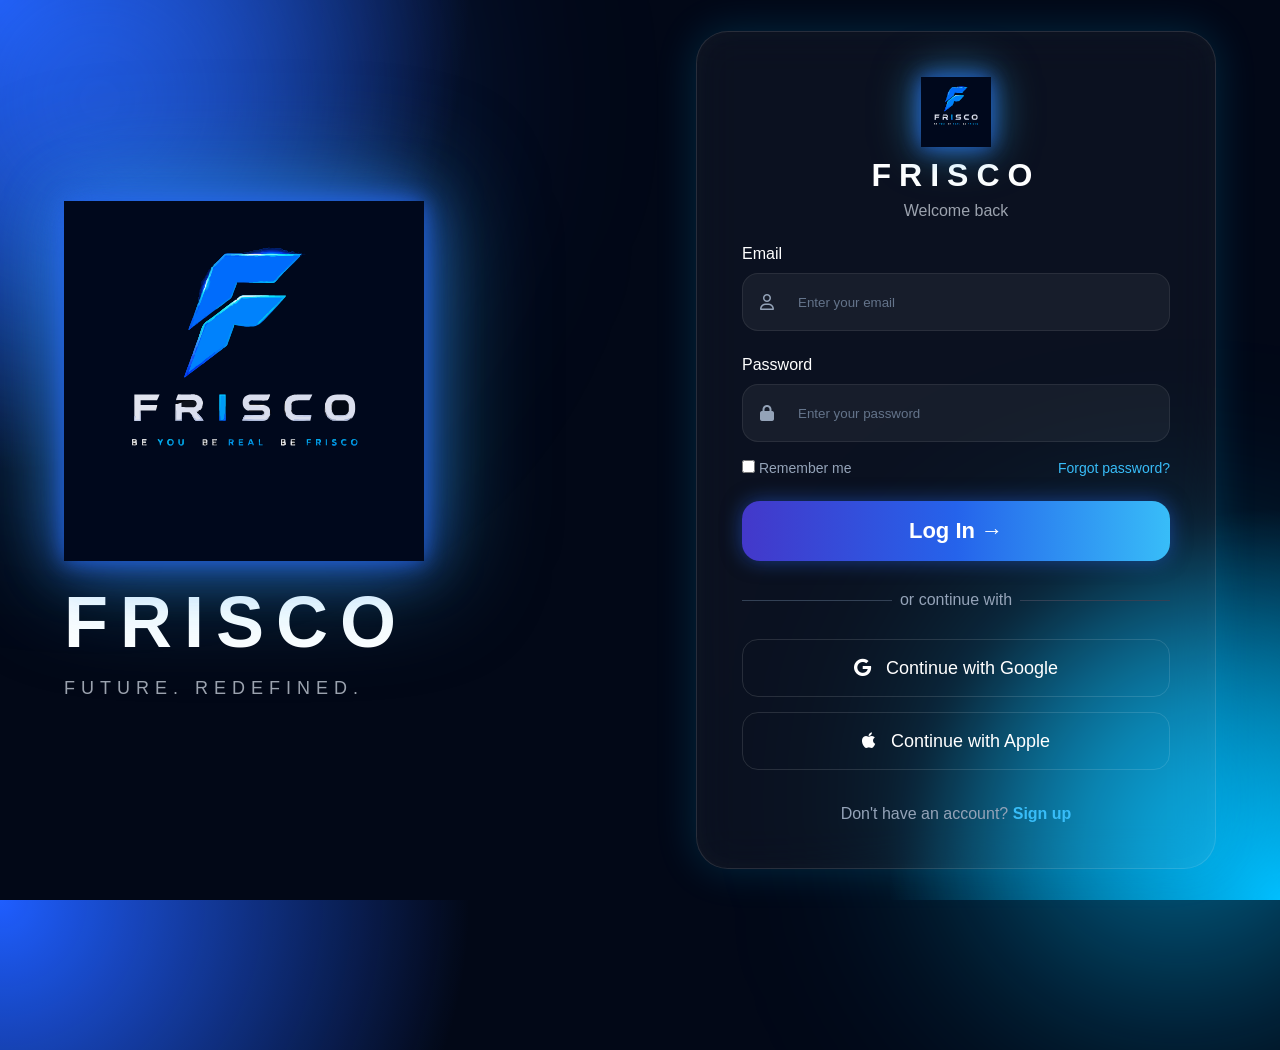
==== commit f1054816: "Update index.html" ====
--- a/index.html
+++ b/index.html
@@ -25,6 +25,7 @@
     radial-gradient(circle at top left,#1f5eff 0%,transparent 30%),
     radial-gradient(circle at bottom right,#00bfff 0%,transparent 25%),
     #020817;
+    position:relative;
 }
 
 body::before{
@@ -63,10 +64,11 @@
 .brand{
     flex:1;
     color:white;
+    text-align:left;
 }
 
 .frisco-logo{
-    width:360px;
+    width:min(360px,80%);
     display:block;
     filter:
     drop-shadow(0 0 10px rgba(37,99,235,.8))
@@ -79,10 +81,6 @@
     font-size:72px;
     font-weight:800;
     letter-spacing:12px;
-}
-
-.brand-name span{
-    color:#00c8ff;
 }
 
 .tagline{
@@ -176,6 +174,7 @@
     justify-content:space-between;
     align-items:center;
     color:#94a3b8;
+    font-size:14px;
 }
 
 .options a{
@@ -195,6 +194,12 @@
     font-weight:600;
     background:linear-gradient(90deg,#4338ca,#2563eb,#38bdf8);
     box-shadow:0 0 20px rgba(37,99,235,.5);
+    transition:0.3s ease;
+}
+
+.login-btn:hover{
+    transform:translateY(-2px);
+    box-shadow:0 0 30px rgba(56,189,248,.6);
 }
 
 .divider{
@@ -214,13 +219,8 @@
     top:50%;
 }
 
-.divider::before{
-    left:0;
-}
-
-.divider::after{
-    right:0;
-}
+.divider::before{ left:0; }
+.divider::after{ right:0; }
 
 .social-btn{
     width:100%;
@@ -232,6 +232,11 @@
     margin-bottom:15px;
     cursor:pointer;
     font-size:18px;
+    transition:0.3s;
+}
+
+.social-btn:hover{
+    background:rgba(255,255,255,0.05);
 }
 
 .social-btn i{
@@ -272,91 +277,73 @@
 
 <div class="container">
 
-<div class="brand">
-
-<svg class="frisco-logo" viewBox="0 0 300 300">
-<defs>
-<linearGradient id="logoGrad" x1="0%" y1="0%" x2="100%" y2="100%">
-<stop offset="0%" stop-color="#2563eb"/>
-<stop offset="100%" stop-color="#38bdf8"/>
-</linearGradient>
-</defs>
-
-<polygon points="60,60 250,60 200,110 110,110" fill="url(#logoGrad)"/>
-<polygon points="60,60 110,110 90,180 30,240" fill="url(#logoGrad)"/>
-<polygon points="90,180 220,180 170,230 70,230" fill="url(#logoGrad)"/>
-<polygon points="70,230 170,230 105,290 20,290" fill="url(#logoGrad)"/>
-</svg>
-
-<h1 class="brand-name">FRISCO</h1>
-<div class="tagline">FUTURE. REDEFINED.</div>
-
-</div>
-
-<div class="login-card">
-
-<div class="logo-small">
-
-<svg class="small-logo" viewBox="0 0 300 300">
-<defs>
-<linearGradient id="smallGrad" x1="0%" y1="0%" x2="100%" y2="100%">
-<stop offset="0%" stop-color="#2563eb"/>
-<stop offset="100%" stop-color="#38bdf8"/>
-</linearGradient>
-</defs>
-
-<polygon points="60,60 250,60 200,110 110,110" fill="url(#smallGrad)"/>
-<polygon points="60,60 110,110 90,180 30,240" fill="url(#smallGrad)"/>
-<polygon points="90,180 220,180 170,230 70,230" fill="url(#smallGrad)"/>
-<polygon points="70,230 170,230 105,290 20,290" fill="url(#smallGrad)"/>
-</svg>
-
-<h1>FRISCO</h1>
-<p>Welcome back</p>
-
-</div>
-
-<div class="form-group">
-<label>Email</label>
-<div class="input-box">
-<i class="fa-regular fa-user"></i>
-<input type="email" placeholder="Enter your email">
-</div>
-</div>
-
-<div class="form-group">
-<label>Password</label>
-<div class="input-box">
-<i class="fa-solid fa-lock"></i>
-<input type="password" placeholder="Enter your password">
-</div>
-</div>
-
-<div class="options">
-<span><input type="checkbox"> Remember me</span>
-<a href="#">Forgot password?</a>
-</div>
-
-<button class="login-btn">Log In →</button>
-
-<div class="divider">or continue with</div>
-
-<button class="social-btn">
-<i class="fa-brands fa-google"></i>
-Continue with Google
-</button>
-
-<button class="social-btn">
-<i class="fa-brands fa-apple"></i>
-Continue with Apple
-</button>
-
-<div class="signup">
-Don't have an account?
-<a href="#">Sign up</a>
-</div>
-
-</div>
+    <div class="brand">
+
+        <img src="frisco-logo.svg"
+             alt="Frisco Logo"
+             class="frisco-logo">
+
+        <h1 class="brand-name">FRISCO</h1>
+
+        <div class="tagline">
+            FUTURE. REDEFINED.
+        </div>
+
+    </div>
+
+    <div class="login-card">
+
+        <div class="logo-small">
+            <img src="frisco-logo.svg" alt="Frisco Logo" class="small-logo">
+            <h1>FRISCO</h1>
+            <p>Welcome back</p>
+        </div>
+
+        <form>
+            <div class="form-group">
+                <label for="email">Email</label>
+                <div class="input-box">
+                    <i class="fa-regular fa-user" aria-hidden="true"></i>
+                    <input type="email" id="email" name="email" placeholder="Enter your email" required autocomplete="email">
+                </div>
+            </div>
+
+            <div class="form-group">
+                <label for="password">Password</label>
+                <div class="input-box">
+                    <i class="fa-solid fa-lock" aria-hidden="true"></i>
+                    <input type="password" id="password" name="password" placeholder="Enter your password" required autocomplete="current-password">
+                </div>
+            </div>
+
+            <div class="options">
+                <label>
+                    <input type="checkbox"> Remember me
+                </label>
+                <a href="#">Forgot password?</a>
+            </div>
+
+            <button class="login-btn" type="submit">Log In →</button>
+        </form>
+
+        <div class="divider">or continue with</div>
+
+        <button class="social-btn">
+            <i class="fa-brands fa-google"></i>
+            Continue with Google
+        </button>
+
+        <button class="social-btn">
+            <i class="fa-brands fa-apple"></i>
+            Continue with Apple
+        </button>
+
+        <div class="signup">
+            Don't have an account?
+            <a href="#">Sign up</a>
+        </div>
+
+    </div>
 
 </div>
 
